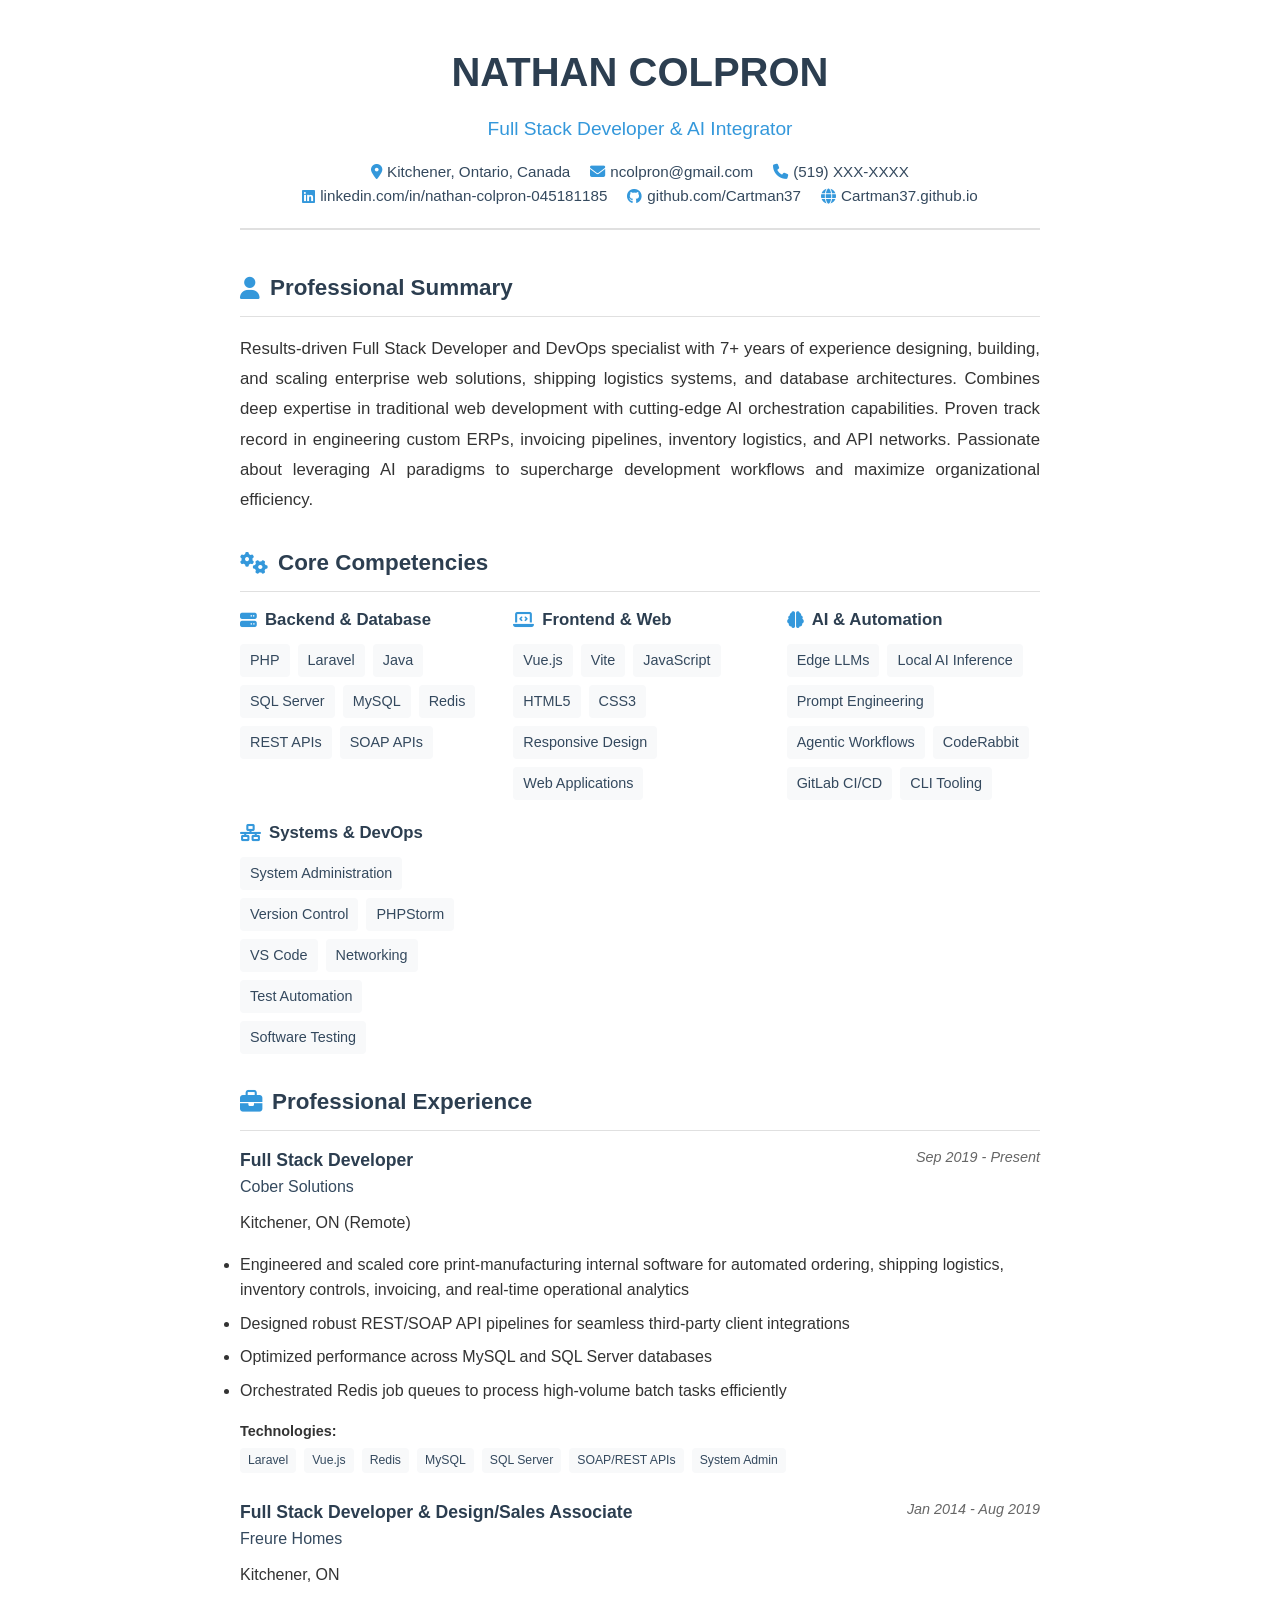
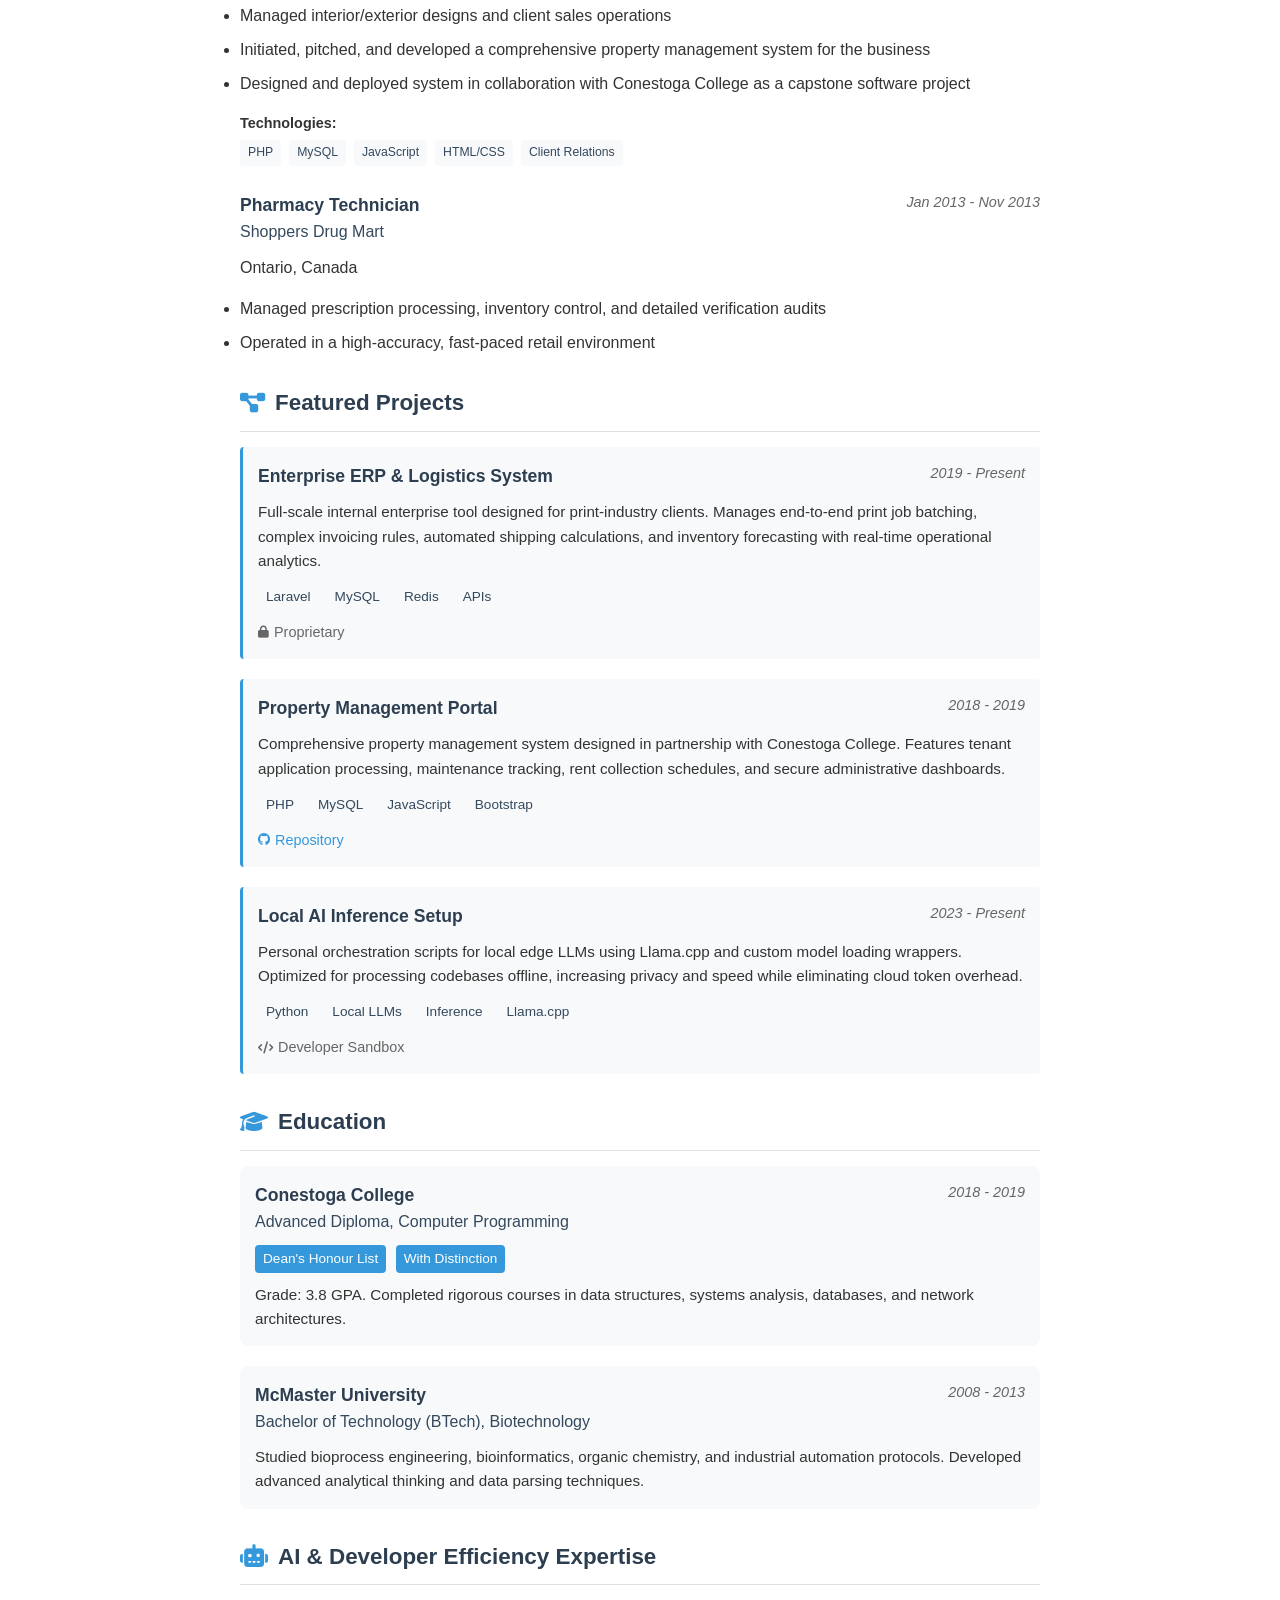
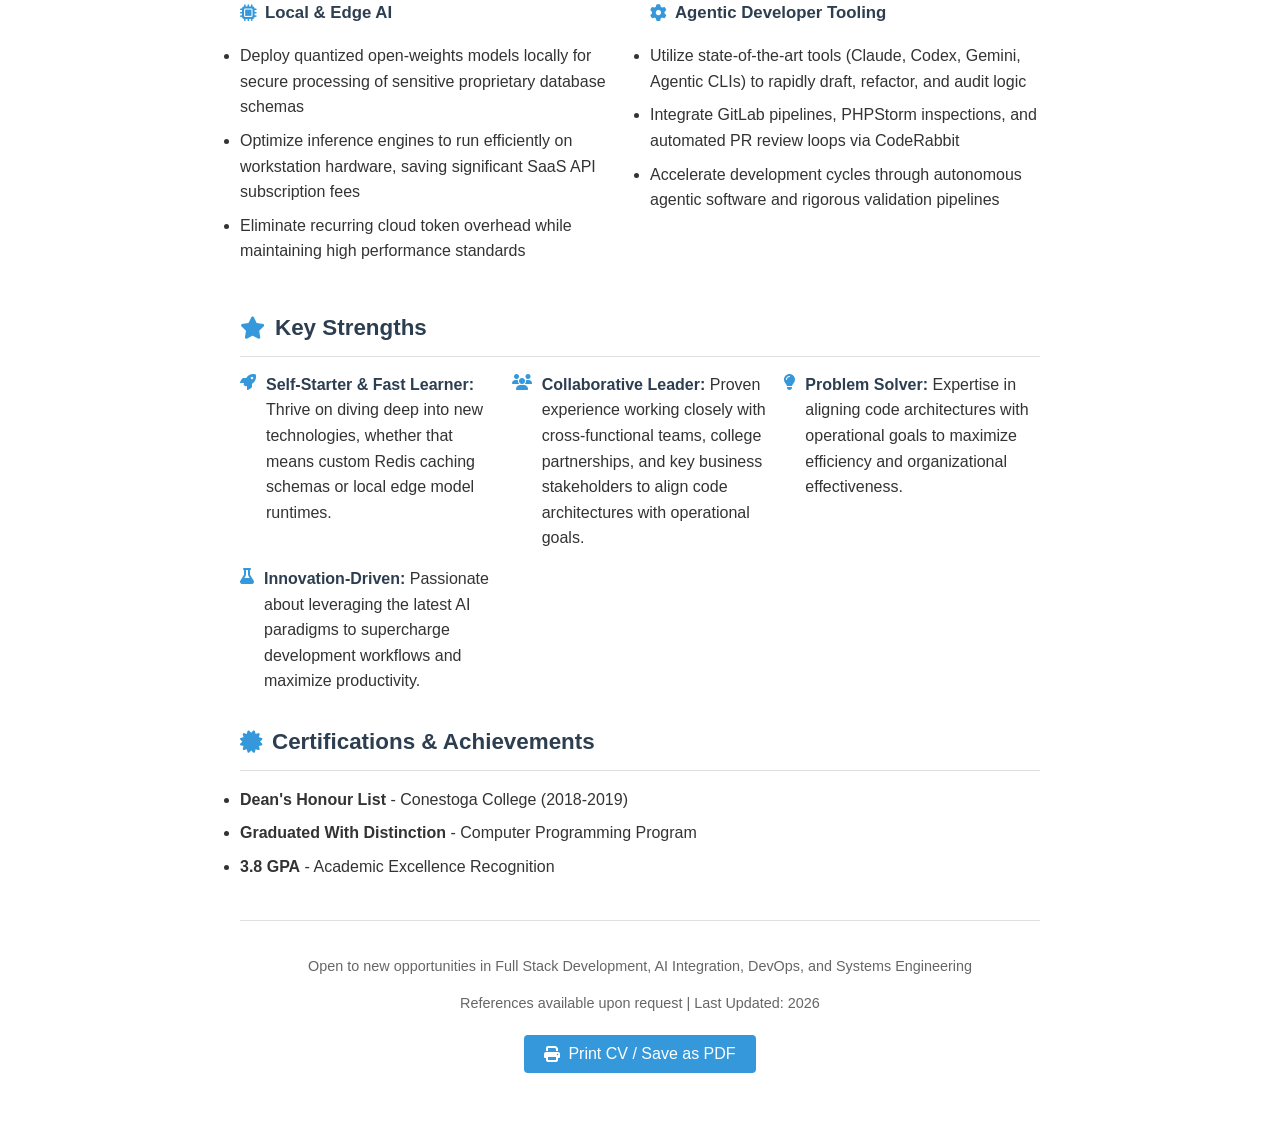
==== cv/Nathan_Colpron_CV.html @ 09bf4515 "Add professional CV in multiple formats (HTML, Markdown, Text) - Created comprehensive CV based on p" ====
<!DOCTYPE html>
<html lang="en">
<head>
    <meta charset="UTF-8">
    <meta name="viewport" content="width=device-width, initial-scale=1.0">
    <title>Nathan Colpron - Professional CV</title>
    <style>
        /* Professional CV Styling */
        :root {
            --primary-color: #2c3e50;
            --secondary-color: #34495e;
            --accent-color: #3498db;
            --text-color: #333;
            --light-gray: #f8f9fa;
            --border-color: #e0e0e0;
        }

        body {
            font-family: 'Helvetica Neue', Arial, sans-serif;
            line-height: 1.6;
            color: var(--text-color);
            max-width: 800px;
            margin: 0 auto;
            padding: 40px 20px;
            background-color: #fff;
        }

        /* Print Optimization */
        @media print {
            body {
                padding: 0;
                margin: 0;
            }
            .no-print {
                display: none;
            }
            .page-break {
                page-break-after: always;
            }
        }

        /* Header */
        .cv-header {
            text-align: center;
            margin-bottom: 40px;
            padding-bottom: 20px;
            border-bottom: 2px solid var(--border-color);
        }

        .cv-header h1 {
            font-size: 2.5em;
            font-weight: 700;
            color: var(--primary-color);
            margin: 0 0 10px 0;
        }

        .cv-header .title {
            font-size: 1.2em;
            color: var(--accent-color);
            font-weight: 500;
            margin: 0 0 15px 0;
        }

        .contact-info {
            display: flex;
            justify-content: center;
            flex-wrap: wrap;
            gap: 20px;
            font-size: 0.95em;
            color: var(--secondary-color);
        }

        .contact-info span {
            display: flex;
            align-items: center;
            gap: 5px;
        }

        .contact-info i {
            color: var(--accent-color);
        }

        /* Sections */
        .cv-section {
            margin-bottom: 30px;
        }

        .section-title {
            font-size: 1.4em;
            font-weight: 700;
            color: var(--primary-color);
            margin: 0 0 15px 0;
            padding-bottom: 10px;
            border-bottom: 1px solid var(--border-color);
            display: flex;
            align-items: center;
            gap: 10px;
        }

        .section-title i {
            color: var(--accent-color);
        }

        /* Professional Summary */
        .summary {
            font-size: 1.05em;
            line-height: 1.8;
            text-align: justify;
        }

        /* Experience */
        .experience-item {
            margin-bottom: 25px;
        }

        .experience-header {
            display: flex;
            justify-content: space-between;
            align-items: flex-start;
            margin-bottom: 10px;
        }

        .experience-header h3 {
            font-size: 1.1em;
            font-weight: 600;
            color: var(--primary-color);
            margin: 0;
        }

        .experience-company {
            font-weight: 500;
            color: var(--secondary-color);
        }

        .experience-date {
            font-size: 0.9em;
            color: #666;
            text-align: right;
            font-style: italic;
        }

        .experience-description {
            margin-left: 0;
            padding-left: 0;
        }

        .experience-description ul {
            margin: 10px 0;
            padding-left: 20px;
        }

        .experience-description li {
            margin-bottom: 8px;
            line-height: 1.6;
        }

        .experience-tech {
            margin-top: 10px;
            font-size: 0.9em;
        }

        .tech-tags {
            display: flex;
            flex-wrap: wrap;
            gap: 8px;
            margin-top: 5px;
        }

        .tech-tag {
            background-color: var(--light-gray);
            padding: 3px 8px;
            border-radius: 4px;
            font-size: 0.85em;
            color: var(--secondary-color);
        }

        /* Skills */
        .skills-grid {
            display: grid;
            grid-template-columns: repeat(auto-fit, minmax(250px, 1fr));
            gap: 20px;
        }

        .skills-category h4 {
            font-size: 1.05em;
            font-weight: 600;
            color: var(--primary-color);
            margin: 0 0 10px 0;
            display: flex;
            align-items: center;
            gap: 8px;
        }

        .skills-category h4 i {
            color: var(--accent-color);
        }

        .skills-list {
            display: flex;
            flex-wrap: wrap;
            gap: 8px;
        }

        .skill-item {
            background-color: var(--light-gray);
            padding: 5px 10px;
            border-radius: 4px;
            font-size: 0.9em;
            color: var(--secondary-color);
        }

        /* Education */
        .education-grid {
            display: grid;
            gap: 20px;
        }

        .education-item {
            padding: 15px;
            background-color: var(--light-gray);
            border-radius: 8px;
        }

        .education-header {
            display: flex;
            justify-content: space-between;
            align-items: flex-start;
            margin-bottom: 10px;
        }

        .education-school {
            font-size: 1.1em;
            font-weight: 600;
            color: var(--primary-color);
            margin: 0;
        }

        .education-degree {
            font-weight: 500;
            color: var(--secondary-color);
        }

        .education-date {
            font-size: 0.9em;
            color: #666;
            font-style: italic;
        }

        .education-details {
            margin: 10px 0 0 0;
            font-size: 0.95em;
            line-height: 1.6;
        }

        .education-honors {
            margin-top: 10px;
        }

        .honor-badge {
            display: inline-block;
            background-color: var(--accent-color);
            color: white;
            padding: 3px 8px;
            border-radius: 4px;
            font-size: 0.85em;
            font-weight: 500;
            margin-right: 5px;
        }

        /* Projects */
        .projects-grid {
            display: grid;
            gap: 20px;
        }

        .project-item {
            padding: 15px;
            border-left: 3px solid var(--accent-color);
            background-color: var(--light-gray);
            border-radius: 4px;
        }

        .project-header {
            display: flex;
            justify-content: space-between;
            align-items: flex-start;
            margin-bottom: 10px;
        }

        .project-title {
            font-size: 1.1em;
            font-weight: 600;
            color: var(--primary-color);
            margin: 0;
        }

        .project-date {
            font-size: 0.9em;
            color: #666;
            font-style: italic;
        }

        .project-description {
            margin: 10px 0;
            font-size: 0.95em;
            line-height: 1.6;
        }

        .project-links {
            display: flex;
            gap: 10px;
            margin-top: 10px;
        }

        .project-link {
            display: inline-flex;
            align-items: center;
            gap: 5px;
            font-size: 0.9em;
            color: var(--accent-color);
            text-decoration: none;
        }

        .project-link i {
            font-size: 0.85em;
        }

        /* Strengths */
        .strengths-list {
            display: grid;
            grid-template-columns: repeat(auto-fit, minmax(250px, 1fr));
            gap: 15px;
        }

        .strength-item {
            display: flex;
            align-items: flex-start;
            gap: 10px;
        }

        .strength-item i {
            color: var(--accent-color);
            margin-top: 2px;
        }

        .strength-item strong {
            color: var(--primary-color);
        }

        /* Footer */
        .cv-footer {
            text-align: center;
            margin-top: 40px;
            padding-top: 20px;
            border-top: 1px solid var(--border-color);
            font-size: 0.9em;
            color: #666;
        }

        .no-print {
            text-align: center;
            margin: 20px 0;
        }

        .print-btn {
            background-color: var(--accent-color);
            color: white;
            padding: 10px 20px;
            border: none;
            border-radius: 4px;
            cursor: pointer;
            font-size: 1em;
            display: inline-flex;
            align-items: center;
            gap: 8px;
        }

        .print-btn:hover {
            background-color: #2980b9;
        }
    </style>
    <link rel="stylesheet" href="https://cdnjs.cloudflare.com/ajax/libs/font-awesome/6.4.0/css/all.min.css">
</head>
<body>
    <!-- Header -->
    <div class="cv-header">
        <h1>NATHAN COLPRON</h1>
        <div class="title">Full Stack Developer & AI Integrator</div>
        <div class="contact-info">
            <span><i class="fas fa-map-marker-alt"></i> Kitchener, Ontario, Canada</span>
            <span><i class="fas fa-envelope"></i> ncolpron@gmail.com</span>
            <span><i class="fas fa-phone"></i> (519) XXX-XXXX</span>
        </div>
        <div class="contact-info">
            <span><i class="fab fa-linkedin"></i> linkedin.com/in/nathan-colpron-045181185</span>
            <span><i class="fab fa-github"></i> github.com/Cartman37</span>
            <span><i class="fas fa-globe"></i> Cartman37.github.io</span>
        </div>
    </div>

    <!-- Professional Summary -->
    <div class="cv-section">
        <h2 class="section-title"><i class="fas fa-user"></i> Professional Summary</h2>
        <p class="summary">
            Results-driven Full Stack Developer and DevOps specialist with 7+ years of experience designing, 
            building, and scaling enterprise web solutions, shipping logistics systems, and database architectures. 
            Combines deep expertise in traditional web development with cutting-edge AI orchestration capabilities. 
            Proven track record in engineering custom ERPs, invoicing pipelines, inventory logistics, and API networks. 
            Passionate about leveraging AI paradigms to supercharge development workflows and maximize organizational efficiency.
        </p>
    </div>

    <!-- Core Competencies -->
    <div class="cv-section">
        <h2 class="section-title"><i class="fas fa-cogs"></i> Core Competencies</h2>
        <div class="skills-grid">
            <div class="skills-category">
                <h4><i class="fas fa-server"></i> Backend & Database</h4>
                <div class="skills-list">
                    <span class="skill-item">PHP</span>
                    <span class="skill-item">Laravel</span>
                    <span class="skill-item">Java</span>
                    <span class="skill-item">SQL Server</span>
                    <span class="skill-item">MySQL</span>
                    <span class="skill-item">Redis</span>
                    <span class="skill-item">REST APIs</span>
                    <span class="skill-item">SOAP APIs</span>
                </div>
            </div>
            <div class="skills-category">
                <h4><i class="fas fa-laptop-code"></i> Frontend & Web</h4>
                <div class="skills-list">
                    <span class="skill-item">Vue.js</span>
                    <span class="skill-item">Vite</span>
                    <span class="skill-item">JavaScript</span>
                    <span class="skill-item">HTML5</span>
                    <span class="skill-item">CSS3</span>
                    <span class="skill-item">Responsive Design</span>
                    <span class="skill-item">Web Applications</span>
                </div>
            </div>
            <div class="skills-category">
                <h4><i class="fas fa-brain"></i> AI & Automation</h4>
                <div class="skills-list">
                    <span class="skill-item">Edge LLMs</span>
                    <span class="skill-item">Local AI Inference</span>
                    <span class="skill-item">Prompt Engineering</span>
                    <span class="skill-item">Agentic Workflows</span>
                    <span class="skill-item">CodeRabbit</span>
                    <span class="skill-item">GitLab CI/CD</span>
                    <span class="skill-item">CLI Tooling</span>
                </div>
            </div>
            <div class="skills-category">
                <h4><i class="fas fa-network-wired"></i> Systems & DevOps</h4>
                <div class="skills-list">
                    <span class="skill-item">System Administration</span>
                    <span class="skill-item">Version Control</span>
                    <span class="skill-item">PHPStorm</span>
                    <span class="skill-item">VS Code</span>
                    <span class="skill-item">Networking</span>
                    <span class="skill-item">Test Automation</span>
                    <span class="skill-item">Software Testing</span>
                </div>
            </div>
        </div>
    </div>

    <!-- Professional Experience -->
    <div class="cv-section">
        <h2 class="section-title"><i class="fas fa-briefcase"></i> Professional Experience</h2>
        
        <div class="experience-item">
            <div class="experience-header">
                <div>
                    <h3>Full Stack Developer</h3>
                    <div class="experience-company">Cober Solutions</div>
                </div>
                <span class="experience-date">Sep 2019 - Present</span>
            </div>
            <div class="experience-location">Kitchener, ON (Remote)</div>
            <ul class="experience-description">
                <li>Engineered and scaled core print-manufacturing internal software for automated ordering, shipping logistics, inventory controls, invoicing, and real-time operational analytics</li>
                <li>Designed robust REST/SOAP API pipelines for seamless third-party client integrations</li>
                <li>Optimized performance across MySQL and SQL Server databases</li>
                <li>Orchestrated Redis job queues to process high-volume batch tasks efficiently</li>
            </ul>
            <div class="experience-tech">
                <strong>Technologies:</strong>
                <div class="tech-tags">
                    <span class="tech-tag">Laravel</span>
                    <span class="tech-tag">Vue.js</span>
                    <span class="tech-tag">Redis</span>
                    <span class="tech-tag">MySQL</span>
                    <span class="tech-tag">SQL Server</span>
                    <span class="tech-tag">SOAP/REST APIs</span>
                    <span class="tech-tag">System Admin</span>
                </div>
            </div>
        </div>

        <div class="experience-item">
            <div class="experience-header">
                <div>
                    <h3>Full Stack Developer & Design/Sales Associate</h3>
                    <div class="experience-company">Freure Homes</div>
                </div>
                <span class="experience-date">Jan 2014 - Aug 2019</span>
            </div>
            <div class="experience-location">Kitchener, ON</div>
            <ul class="experience-description">
                <li>Managed interior/exterior designs and client sales operations</li>
                <li>Initiated, pitched, and developed a comprehensive property management system for the business</li>
                <li>Designed and deployed system in collaboration with Conestoga College as a capstone software project</li>
            </ul>
            <div class="experience-tech">
                <strong>Technologies:</strong>
                <div class="tech-tags">
                    <span class="tech-tag">PHP</span>
                    <span class="tech-tag">MySQL</span>
                    <span class="tech-tag">JavaScript</span>
                    <span class="tech-tag">HTML/CSS</span>
                    <span class="tech-tag">Client Relations</span>
                </div>
            </div>
        </div>

        <div class="experience-item">
            <div class="experience-header">
                <div>
                    <h3>Pharmacy Technician</h3>
                    <div class="experience-company">Shoppers Drug Mart</div>
                </div>
                <span class="experience-date">Jan 2013 - Nov 2013</span>
            </div>
            <div class="experience-location">Ontario, Canada</div>
            <ul class="experience-description">
                <li>Managed prescription processing, inventory control, and detailed verification audits</li>
                <li>Operated in a high-accuracy, fast-paced retail environment</li>
            </ul>
        </div>
    </div>

    <!-- Featured Projects -->
    <div class="cv-section">
        <h2 class="section-title"><i class="fas fa-project-diagram"></i> Featured Projects</h2>
        
        <div class="projects-grid">
            <div class="project-item">
                <div class="project-header">
                    <h3 class="project-title">Enterprise ERP & Logistics System</h3>
                    <span class="project-date">2019 - Present</span>
                </div>
                <p class="project-description">
                    Full-scale internal enterprise tool designed for print-industry clients. Manages end-to-end print job batching, complex invoicing rules, automated shipping calculations, and inventory forecasting with real-time operational analytics.
                </p>
                <div class="tech-tags">
                    <span class="tech-tag">Laravel</span>
                    <span class="tech-tag">MySQL</span>
                    <span class="tech-tag">Redis</span>
                    <span class="tech-tag">APIs</span>
                </div>
                <div class="project-links">
                    <span class="project-link" style="color: #666;"><i class="fas fa-lock"></i> Proprietary</span>
                </div>
            </div>

            <div class="project-item">
                <div class="project-header">
                    <h3 class="project-title">Property Management Portal</h3>
                    <span class="project-date">2018 - 2019</span>
                </div>
                <p class="project-description">
                    Comprehensive property management system designed in partnership with Conestoga College. Features tenant application processing, maintenance tracking, rent collection schedules, and secure administrative dashboards.
                </p>
                <div class="tech-tags">
                    <span class="tech-tag">PHP</span>
                    <span class="tech-tag">MySQL</span>
                    <span class="tech-tag">JavaScript</span>
                    <span class="tech-tag">Bootstrap</span>
                </div>
                <div class="project-links">
                    <a href="https://github.com/Cartman37/property_management_system" class="project-link" target="_blank">
                        <i class="fab fa-github"></i> Repository
                    </a>
                </div>
            </div>

            <div class="project-item">
                <div class="project-header">
                    <h3 class="project-title">Local AI Inference Setup</h3>
                    <span class="project-date">2023 - Present</span>
                </div>
                <p class="project-description">
                    Personal orchestration scripts for local edge LLMs using Llama.cpp and custom model loading wrappers. Optimized for processing codebases offline, increasing privacy and speed while eliminating cloud token overhead.
                </p>
                <div class="tech-tags">
                    <span class="tech-tag">Python</span>
                    <span class="tech-tag">Local LLMs</span>
                    <span class="tech-tag">Inference</span>
                    <span class="tech-tag">Llama.cpp</span>
                </div>
                <div class="project-links">
                    <span class="project-link" style="color: #666;"><i class="fas fa-code"></i> Developer Sandbox</span>
                </div>
            </div>
        </div>
    </div>

    <!-- Education -->
    <div class="cv-section">
        <h2 class="section-title"><i class="fas fa-graduation-cap"></i> Education</h2>
        
        <div class="education-grid">
            <div class="education-item">
                <div class="education-header">
                    <div>
                        <h3 class="education-school">Conestoga College</h3>
                        <div class="education-degree">Advanced Diploma, Computer Programming</div>
                    </div>
                    <span class="education-date">2018 - 2019</span>
                </div>
                <div class="education-honors">
                    <span class="honor-badge">Dean's Honour List</span>
                    <span class="honor-badge">With Distinction</span>
                </div>
                <p class="education-details">
                    Grade: 3.8 GPA. Completed rigorous courses in data structures, systems analysis, databases, and network architectures.
                </p>
            </div>

            <div class="education-item">
                <div class="education-header">
                    <div>
                        <h3 class="education-school">McMaster University</h3>
                        <div class="education-degree">Bachelor of Technology (BTech), Biotechnology</div>
                    </div>
                    <span class="education-date">2008 - 2013</span>
                </div>
                <p class="education-details">
                    Studied bioprocess engineering, bioinformatics, organic chemistry, and industrial automation protocols. Developed advanced analytical thinking and data parsing techniques.
                </p>
            </div>
        </div>
    </div>

    <!-- AI & Developer Efficiency -->
    <div class="cv-section">
        <h2 class="section-title"><i class="fas fa-robot"></i> AI & Developer Efficiency Expertise</h2>
        
        <div class="skills-grid">
            <div class="skills-category">
                <h4><i class="fas fa-microchip"></i> Local & Edge AI</h4>
                <ul class="experience-description">
                    <li>Deploy quantized open-weights models locally for secure processing of sensitive proprietary database schemas</li>
                    <li>Optimize inference engines to run efficiently on workstation hardware, saving significant SaaS API subscription fees</li>
                    <li>Eliminate recurring cloud token overhead while maintaining high performance standards</li>
                </ul>
            </div>
            <div class="skills-category">
                <h4><i class="fas fa-cog"></i> Agentic Developer Tooling</h4>
                <ul class="experience-description">
                    <li>Utilize state-of-the-art tools (Claude, Codex, Gemini, Agentic CLIs) to rapidly draft, refactor, and audit logic</li>
                    <li>Integrate GitLab pipelines, PHPStorm inspections, and automated PR review loops via CodeRabbit</li>
                    <li>Accelerate development cycles through autonomous agentic software and rigorous validation pipelines</li>
                </ul>
            </div>
        </div>
    </div>

    <!-- Key Strengths -->
    <div class="cv-section">
        <h2 class="section-title"><i class="fas fa-star"></i> Key Strengths</h2>
        <div class="strengths-list">
            <div class="strength-item">
                <i class="fas fa-rocket"></i>
                <div>
                    <strong>Self-Starter & Fast Learner:</strong> Thrive on diving deep into new technologies, whether that means custom Redis caching schemas or local edge model runtimes.
                </div>
            </div>
            <div class="strength-item">
                <i class="fas fa-users"></i>
                <div>
                    <strong>Collaborative Leader:</strong> Proven experience working closely with cross-functional teams, college partnerships, and key business stakeholders to align code architectures with operational goals.
                </div>
            </div>
            <div class="strength-item">
                <i class="fas fa-lightbulb"></i>
                <div>
                    <strong>Problem Solver:</strong> Expertise in aligning code architectures with operational goals to maximize efficiency and organizational effectiveness.
                </div>
            </div>
            <div class="strength-item">
                <i class="fas fa-flask"></i>
                <div>
                    <strong>Innovation-Driven:</strong> Passionate about leveraging the latest AI paradigms to supercharge development workflows and maximize productivity.
                </div>
            </div>
        </div>
    </div>

    <!-- Certifications -->
    <div class="cv-section">
        <h2 class="section-title"><i class="fas fa-certificate"></i> Certifications & Achievements</h2>
        <ul class="experience-description">
            <li><strong>Dean's Honour List</strong> - Conestoga College (2018-2019)</li>
            <li><strong>Graduated With Distinction</strong> - Computer Programming Program</li>
            <li><strong>3.8 GPA</strong> - Academic Excellence Recognition</li>
        </ul>
    </div>

    <!-- Footer -->
    <div class="cv-footer">
        <p>Open to new opportunities in Full Stack Development, AI Integration, DevOps, and Systems Engineering</p>
        <p>References available upon request | Last Updated: 2026</p>
    </div>

    <!-- Print Button (Screen Only) -->
    <div class="no-print">
        <button class="print-btn" onclick="window.print()">
            <i class="fas fa-print"></i> Print CV / Save as PDF
        </button>
    </div>

    <script>
        // Add smooth scrolling for any internal links
        document.querySelectorAll('a[href^="#"]').forEach(anchor => {
            anchor.addEventListener('click', function (e) {
                e.preventDefault();
                document.querySelector(this.getAttribute('href')).scrollIntoView({
                    behavior: 'smooth'
                });
            });
        });
    </script>
</body>
</html>
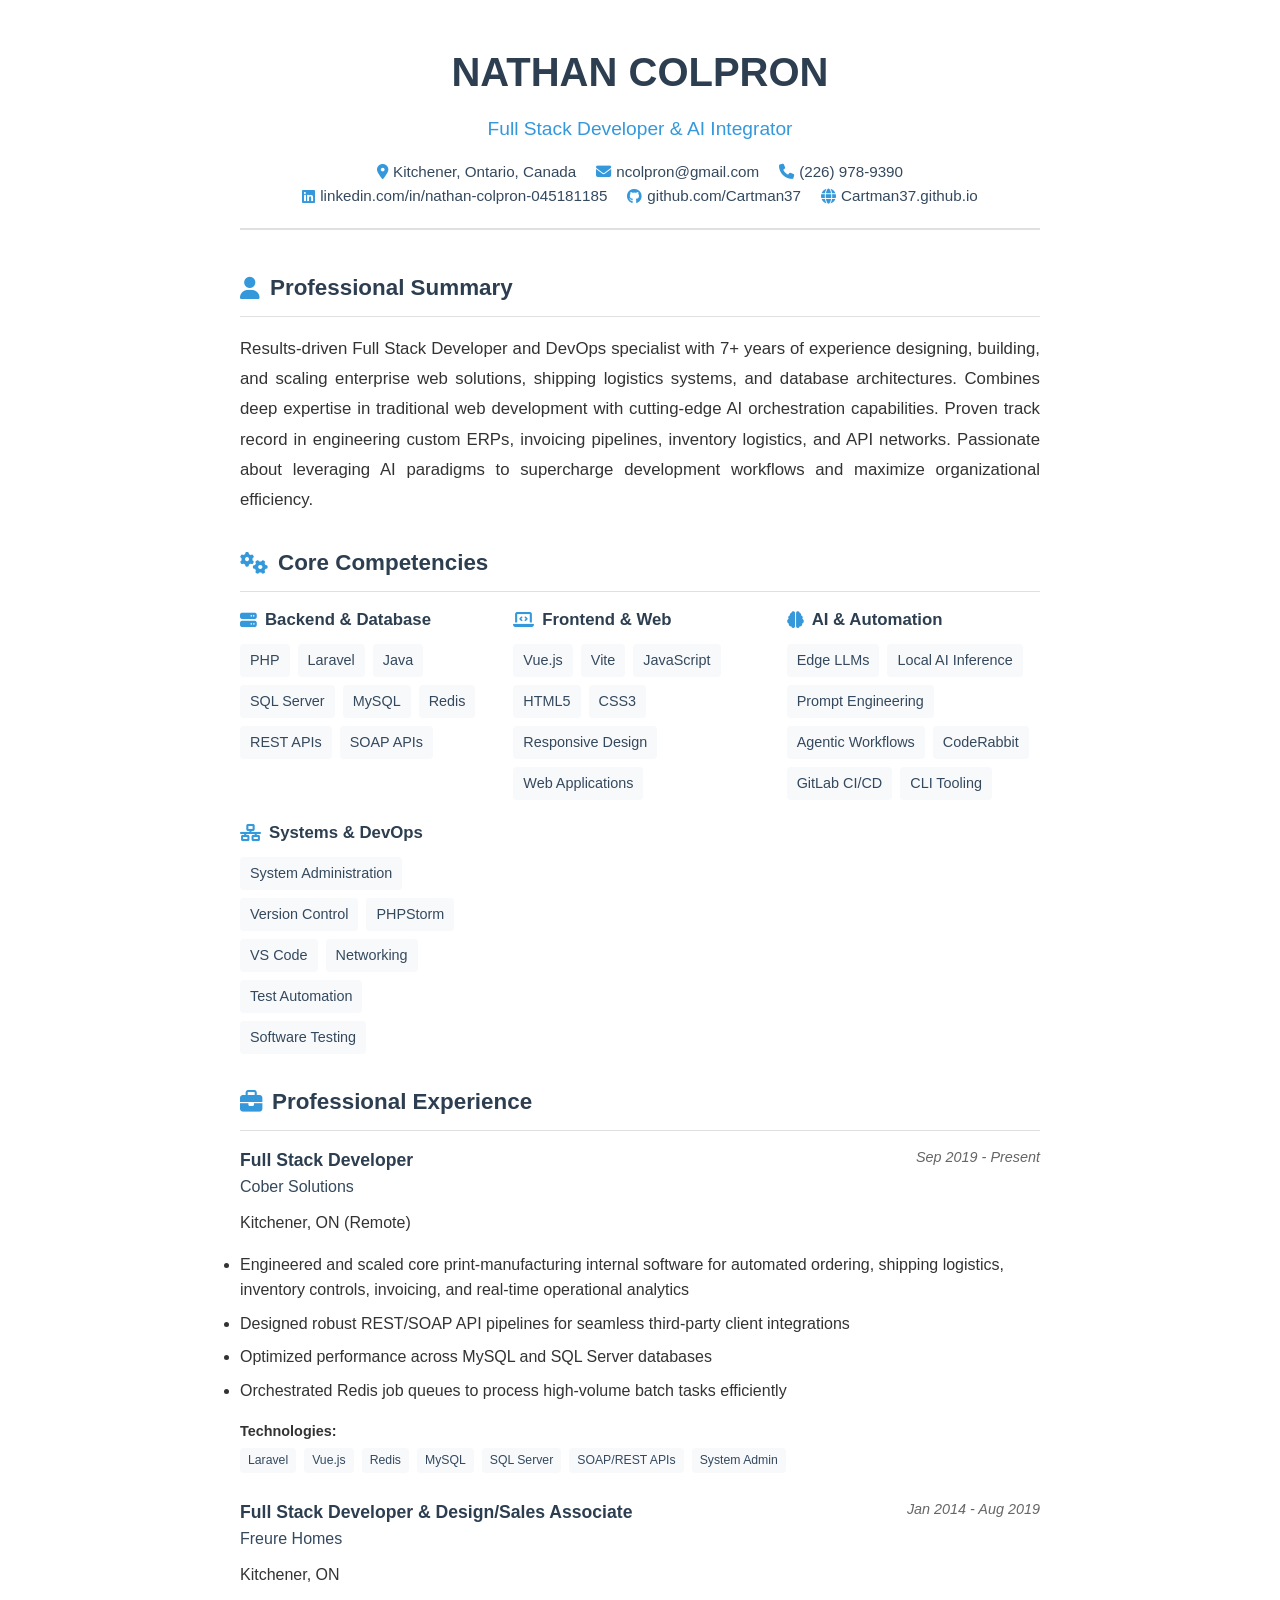
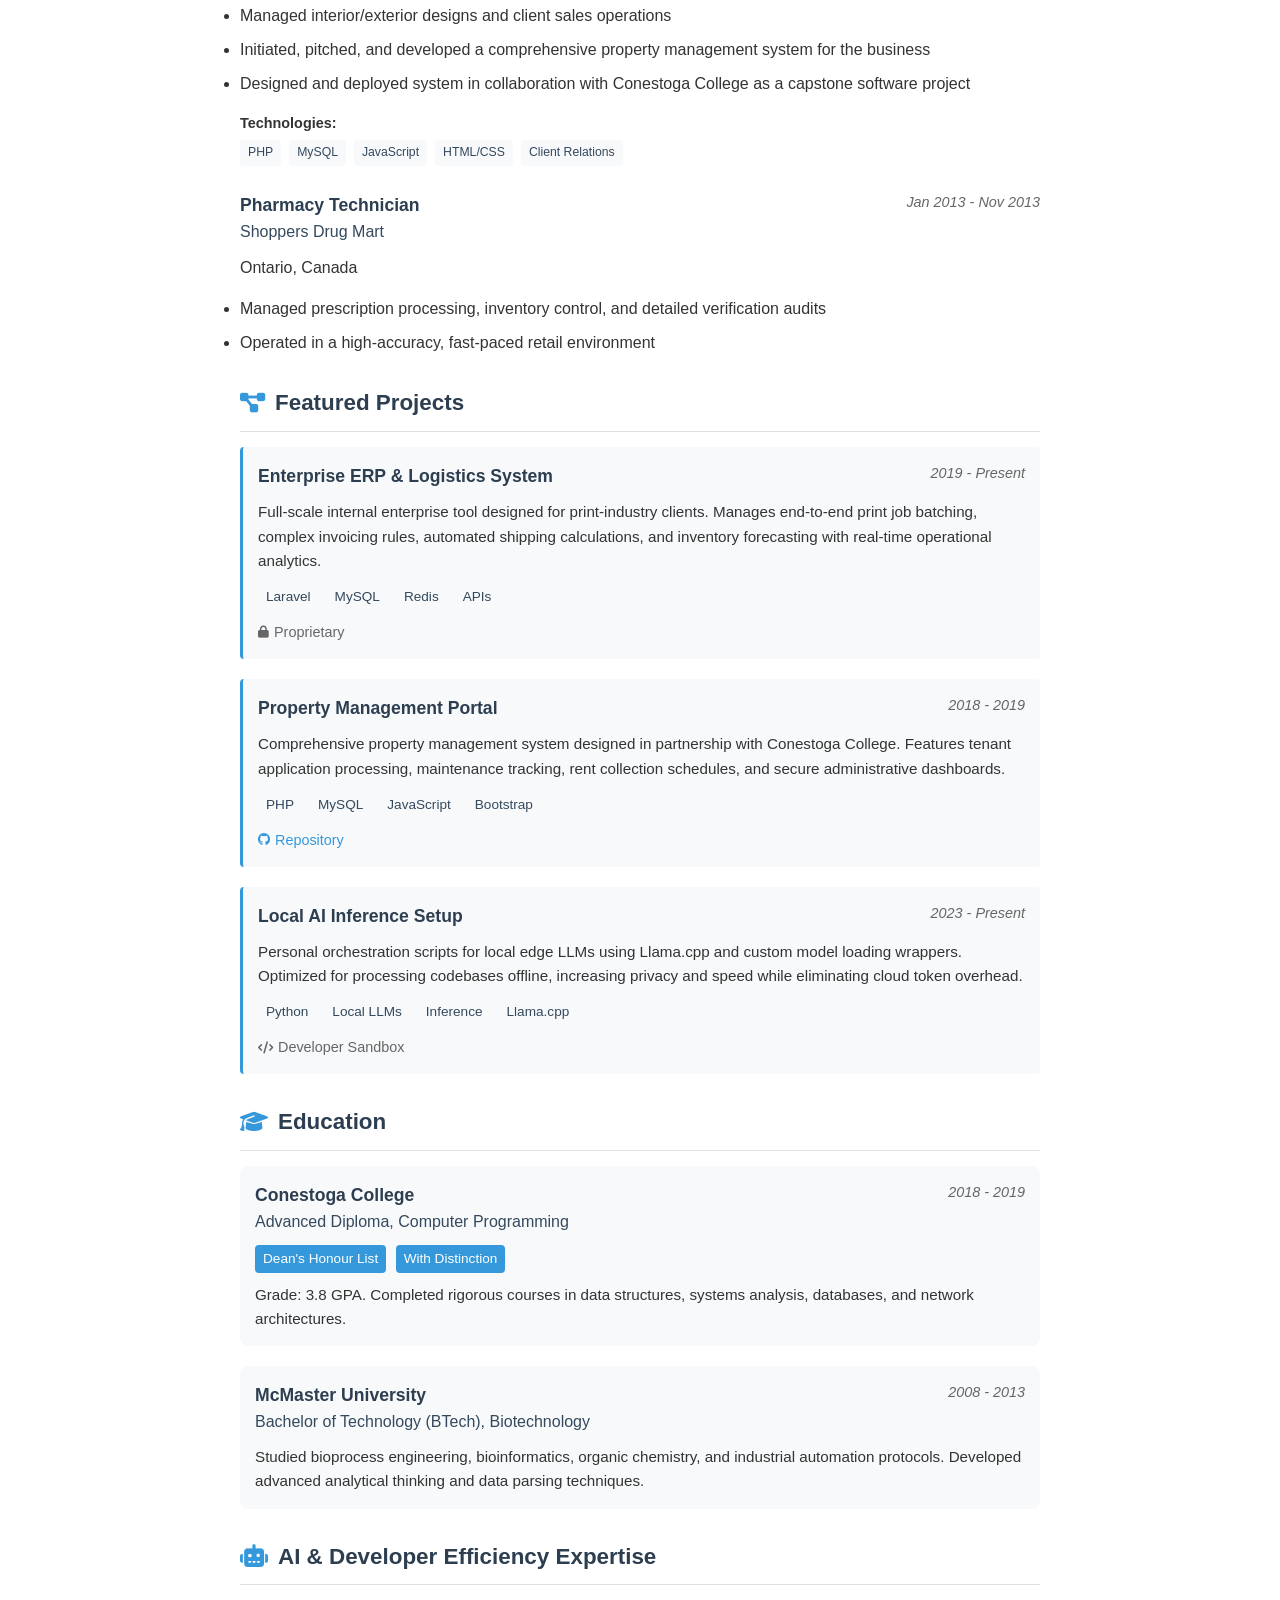
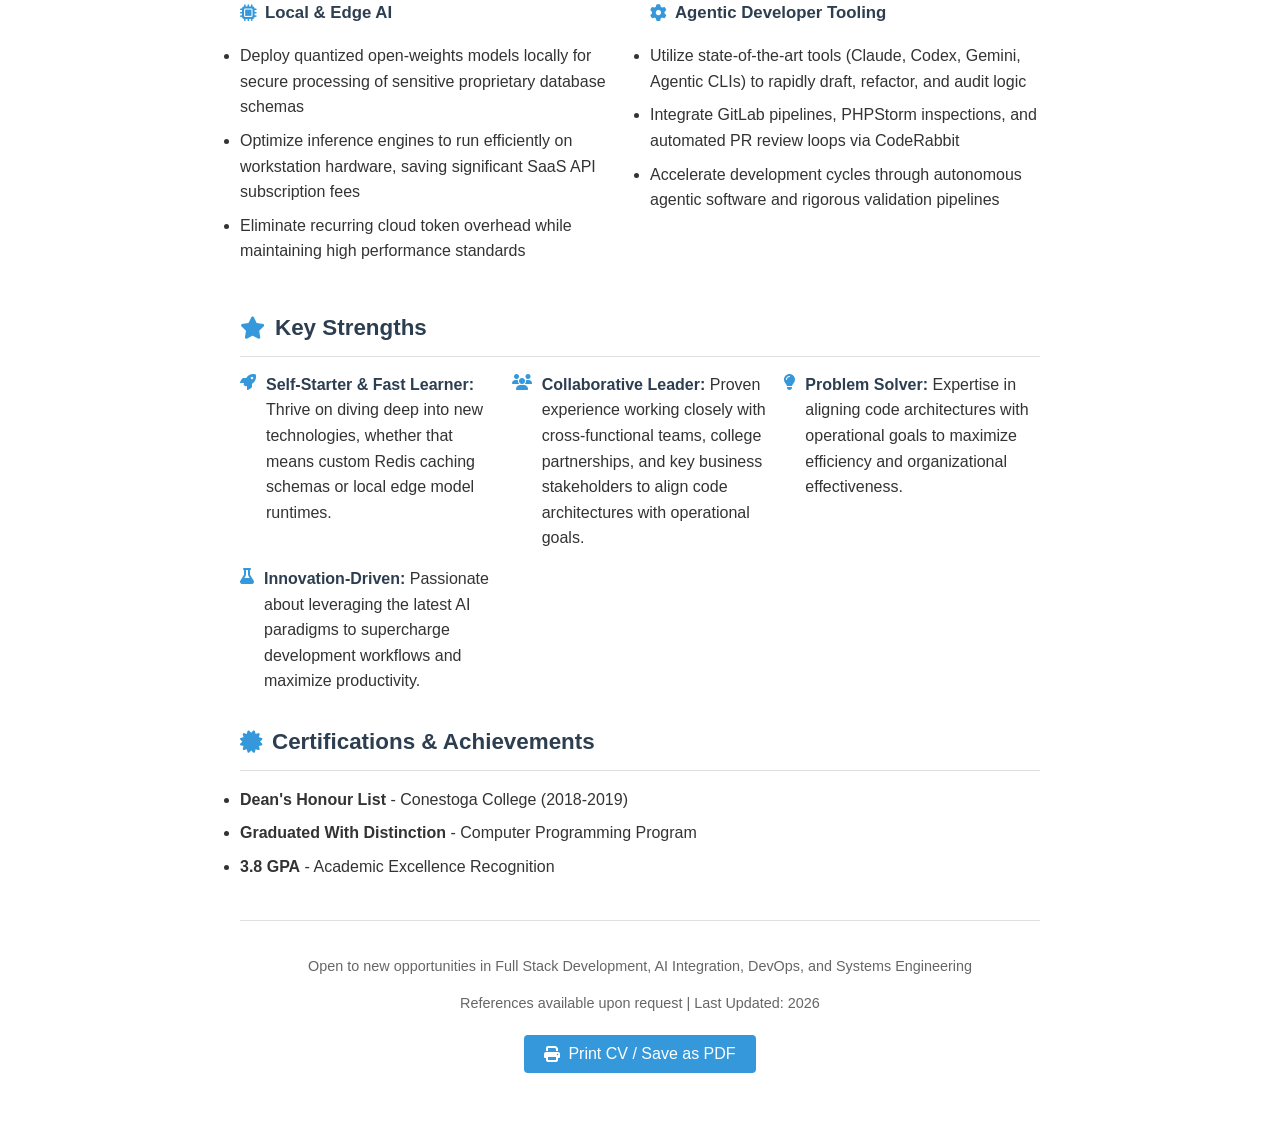
==== commit 57c4d0ec: "feat: add professional CV and ATS-optimized CV templates" ====
--- a/cv/Nathan_Colpron_CV.html
+++ b/cv/Nathan_Colpron_CV.html
@@ -1,5 +1,6 @@
 <!DOCTYPE html>
 <html lang="en">
+
 <head>
     <meta charset="UTF-8">
     <meta name="viewport" content="width=device-width, initial-scale=1.0">
@@ -31,9 +32,11 @@
                 padding: 0;
                 margin: 0;
             }
+
             .no-print {
                 display: none;
             }
+
             .page-break {
                 page-break-after: always;
             }
@@ -381,6 +384,7 @@
     </style>
     <link rel="stylesheet" href="https://cdnjs.cloudflare.com/ajax/libs/font-awesome/6.4.0/css/all.min.css">
 </head>
+
 <body>
     <!-- Header -->
     <div class="cv-header">
@@ -389,7 +393,7 @@
         <div class="contact-info">
             <span><i class="fas fa-map-marker-alt"></i> Kitchener, Ontario, Canada</span>
             <span><i class="fas fa-envelope"></i> ncolpron@gmail.com</span>
-            <span><i class="fas fa-phone"></i> (519) XXX-XXXX</span>
+            <span><i class="fas fa-phone"></i> (226) 978-9390</span>
         </div>
         <div class="contact-info">
             <span><i class="fab fa-linkedin"></i> linkedin.com/in/nathan-colpron-045181185</span>
@@ -402,11 +406,12 @@
     <div class="cv-section">
         <h2 class="section-title"><i class="fas fa-user"></i> Professional Summary</h2>
         <p class="summary">
-            Results-driven Full Stack Developer and DevOps specialist with 7+ years of experience designing, 
-            building, and scaling enterprise web solutions, shipping logistics systems, and database architectures. 
-            Combines deep expertise in traditional web development with cutting-edge AI orchestration capabilities. 
-            Proven track record in engineering custom ERPs, invoicing pipelines, inventory logistics, and API networks. 
-            Passionate about leveraging AI paradigms to supercharge development workflows and maximize organizational efficiency.
+            Results-driven Full Stack Developer and DevOps specialist with 7+ years of experience designing,
+            building, and scaling enterprise web solutions, shipping logistics systems, and database architectures.
+            Combines deep expertise in traditional web development with cutting-edge AI orchestration capabilities.
+            Proven track record in engineering custom ERPs, invoicing pipelines, inventory logistics, and API networks.
+            Passionate about leveraging AI paradigms to supercharge development workflows and maximize organizational
+            efficiency.
         </p>
     </div>
 
@@ -469,7 +474,7 @@
     <!-- Professional Experience -->
     <div class="cv-section">
         <h2 class="section-title"><i class="fas fa-briefcase"></i> Professional Experience</h2>
-        
+
         <div class="experience-item">
             <div class="experience-header">
                 <div>
@@ -480,7 +485,8 @@
             </div>
             <div class="experience-location">Kitchener, ON (Remote)</div>
             <ul class="experience-description">
-                <li>Engineered and scaled core print-manufacturing internal software for automated ordering, shipping logistics, inventory controls, invoicing, and real-time operational analytics</li>
+                <li>Engineered and scaled core print-manufacturing internal software for automated ordering, shipping
+                    logistics, inventory controls, invoicing, and real-time operational analytics</li>
                 <li>Designed robust REST/SOAP API pipelines for seamless third-party client integrations</li>
                 <li>Optimized performance across MySQL and SQL Server databases</li>
                 <li>Orchestrated Redis job queues to process high-volume batch tasks efficiently</li>
@@ -511,7 +517,8 @@
             <ul class="experience-description">
                 <li>Managed interior/exterior designs and client sales operations</li>
                 <li>Initiated, pitched, and developed a comprehensive property management system for the business</li>
-                <li>Designed and deployed system in collaboration with Conestoga College as a capstone software project</li>
+                <li>Designed and deployed system in collaboration with Conestoga College as a capstone software project
+                </li>
             </ul>
             <div class="experience-tech">
                 <strong>Technologies:</strong>
@@ -544,7 +551,7 @@
     <!-- Featured Projects -->
     <div class="cv-section">
         <h2 class="section-title"><i class="fas fa-project-diagram"></i> Featured Projects</h2>
-        
+
         <div class="projects-grid">
             <div class="project-item">
                 <div class="project-header">
@@ -552,7 +559,9 @@
                     <span class="project-date">2019 - Present</span>
                 </div>
                 <p class="project-description">
-                    Full-scale internal enterprise tool designed for print-industry clients. Manages end-to-end print job batching, complex invoicing rules, automated shipping calculations, and inventory forecasting with real-time operational analytics.
+                    Full-scale internal enterprise tool designed for print-industry clients. Manages end-to-end print
+                    job batching, complex invoicing rules, automated shipping calculations, and inventory forecasting
+                    with real-time operational analytics.
                 </p>
                 <div class="tech-tags">
                     <span class="tech-tag">Laravel</span>
@@ -571,7 +580,9 @@
                     <span class="project-date">2018 - 2019</span>
                 </div>
                 <p class="project-description">
-                    Comprehensive property management system designed in partnership with Conestoga College. Features tenant application processing, maintenance tracking, rent collection schedules, and secure administrative dashboards.
+                    Comprehensive property management system designed in partnership with Conestoga College. Features
+                    tenant application processing, maintenance tracking, rent collection schedules, and secure
+                    administrative dashboards.
                 </p>
                 <div class="tech-tags">
                     <span class="tech-tag">PHP</span>
@@ -580,7 +591,8 @@
                     <span class="tech-tag">Bootstrap</span>
                 </div>
                 <div class="project-links">
-                    <a href="https://github.com/Cartman37/property_management_system" class="project-link" target="_blank">
+                    <a href="https://github.com/Cartman37/property_management_system" class="project-link"
+                        target="_blank">
                         <i class="fab fa-github"></i> Repository
                     </a>
                 </div>
@@ -592,7 +604,9 @@
                     <span class="project-date">2023 - Present</span>
                 </div>
                 <p class="project-description">
-                    Personal orchestration scripts for local edge LLMs using Llama.cpp and custom model loading wrappers. Optimized for processing codebases offline, increasing privacy and speed while eliminating cloud token overhead.
+                    Personal orchestration scripts for local edge LLMs using Llama.cpp and custom model loading
+                    wrappers. Optimized for processing codebases offline, increasing privacy and speed while eliminating
+                    cloud token overhead.
                 </p>
                 <div class="tech-tags">
                     <span class="tech-tag">Python</span>
@@ -610,7 +624,7 @@
     <!-- Education -->
     <div class="cv-section">
         <h2 class="section-title"><i class="fas fa-graduation-cap"></i> Education</h2>
-        
+
         <div class="education-grid">
             <div class="education-item">
                 <div class="education-header">
@@ -625,7 +639,8 @@
                     <span class="honor-badge">With Distinction</span>
                 </div>
                 <p class="education-details">
-                    Grade: 3.8 GPA. Completed rigorous courses in data structures, systems analysis, databases, and network architectures.
+                    Grade: 3.8 GPA. Completed rigorous courses in data structures, systems analysis, databases, and
+                    network architectures.
                 </p>
             </div>
 
@@ -638,7 +653,8 @@
                     <span class="education-date">2008 - 2013</span>
                 </div>
                 <p class="education-details">
-                    Studied bioprocess engineering, bioinformatics, organic chemistry, and industrial automation protocols. Developed advanced analytical thinking and data parsing techniques.
+                    Studied bioprocess engineering, bioinformatics, organic chemistry, and industrial automation
+                    protocols. Developed advanced analytical thinking and data parsing techniques.
                 </p>
             </div>
         </div>
@@ -647,22 +663,27 @@
     <!-- AI & Developer Efficiency -->
     <div class="cv-section">
         <h2 class="section-title"><i class="fas fa-robot"></i> AI & Developer Efficiency Expertise</h2>
-        
+
         <div class="skills-grid">
             <div class="skills-category">
                 <h4><i class="fas fa-microchip"></i> Local & Edge AI</h4>
                 <ul class="experience-description">
-                    <li>Deploy quantized open-weights models locally for secure processing of sensitive proprietary database schemas</li>
-                    <li>Optimize inference engines to run efficiently on workstation hardware, saving significant SaaS API subscription fees</li>
+                    <li>Deploy quantized open-weights models locally for secure processing of sensitive proprietary
+                        database schemas</li>
+                    <li>Optimize inference engines to run efficiently on workstation hardware, saving significant SaaS
+                        API subscription fees</li>
                     <li>Eliminate recurring cloud token overhead while maintaining high performance standards</li>
                 </ul>
             </div>
             <div class="skills-category">
                 <h4><i class="fas fa-cog"></i> Agentic Developer Tooling</h4>
                 <ul class="experience-description">
-                    <li>Utilize state-of-the-art tools (Claude, Codex, Gemini, Agentic CLIs) to rapidly draft, refactor, and audit logic</li>
-                    <li>Integrate GitLab pipelines, PHPStorm inspections, and automated PR review loops via CodeRabbit</li>
-                    <li>Accelerate development cycles through autonomous agentic software and rigorous validation pipelines</li>
+                    <li>Utilize state-of-the-art tools (Claude, Codex, Gemini, Agentic CLIs) to rapidly draft, refactor,
+                        and audit logic</li>
+                    <li>Integrate GitLab pipelines, PHPStorm inspections, and automated PR review loops via CodeRabbit
+                    </li>
+                    <li>Accelerate development cycles through autonomous agentic software and rigorous validation
+                        pipelines</li>
                 </ul>
             </div>
         </div>
@@ -675,25 +696,30 @@
             <div class="strength-item">
                 <i class="fas fa-rocket"></i>
                 <div>
-                    <strong>Self-Starter & Fast Learner:</strong> Thrive on diving deep into new technologies, whether that means custom Redis caching schemas or local edge model runtimes.
+                    <strong>Self-Starter & Fast Learner:</strong> Thrive on diving deep into new technologies, whether
+                    that means custom Redis caching schemas or local edge model runtimes.
                 </div>
             </div>
             <div class="strength-item">
                 <i class="fas fa-users"></i>
                 <div>
-                    <strong>Collaborative Leader:</strong> Proven experience working closely with cross-functional teams, college partnerships, and key business stakeholders to align code architectures with operational goals.
+                    <strong>Collaborative Leader:</strong> Proven experience working closely with cross-functional
+                    teams, college partnerships, and key business stakeholders to align code architectures with
+                    operational goals.
                 </div>
             </div>
             <div class="strength-item">
                 <i class="fas fa-lightbulb"></i>
                 <div>
-                    <strong>Problem Solver:</strong> Expertise in aligning code architectures with operational goals to maximize efficiency and organizational effectiveness.
+                    <strong>Problem Solver:</strong> Expertise in aligning code architectures with operational goals to
+                    maximize efficiency and organizational effectiveness.
                 </div>
             </div>
             <div class="strength-item">
                 <i class="fas fa-flask"></i>
                 <div>
-                    <strong>Innovation-Driven:</strong> Passionate about leveraging the latest AI paradigms to supercharge development workflows and maximize productivity.
+                    <strong>Innovation-Driven:</strong> Passionate about leveraging the latest AI paradigms to
+                    supercharge development workflows and maximize productivity.
                 </div>
             </div>
         </div>
@@ -734,4 +760,5 @@
         });
     </script>
 </body>
-</html>
+
+</html>
